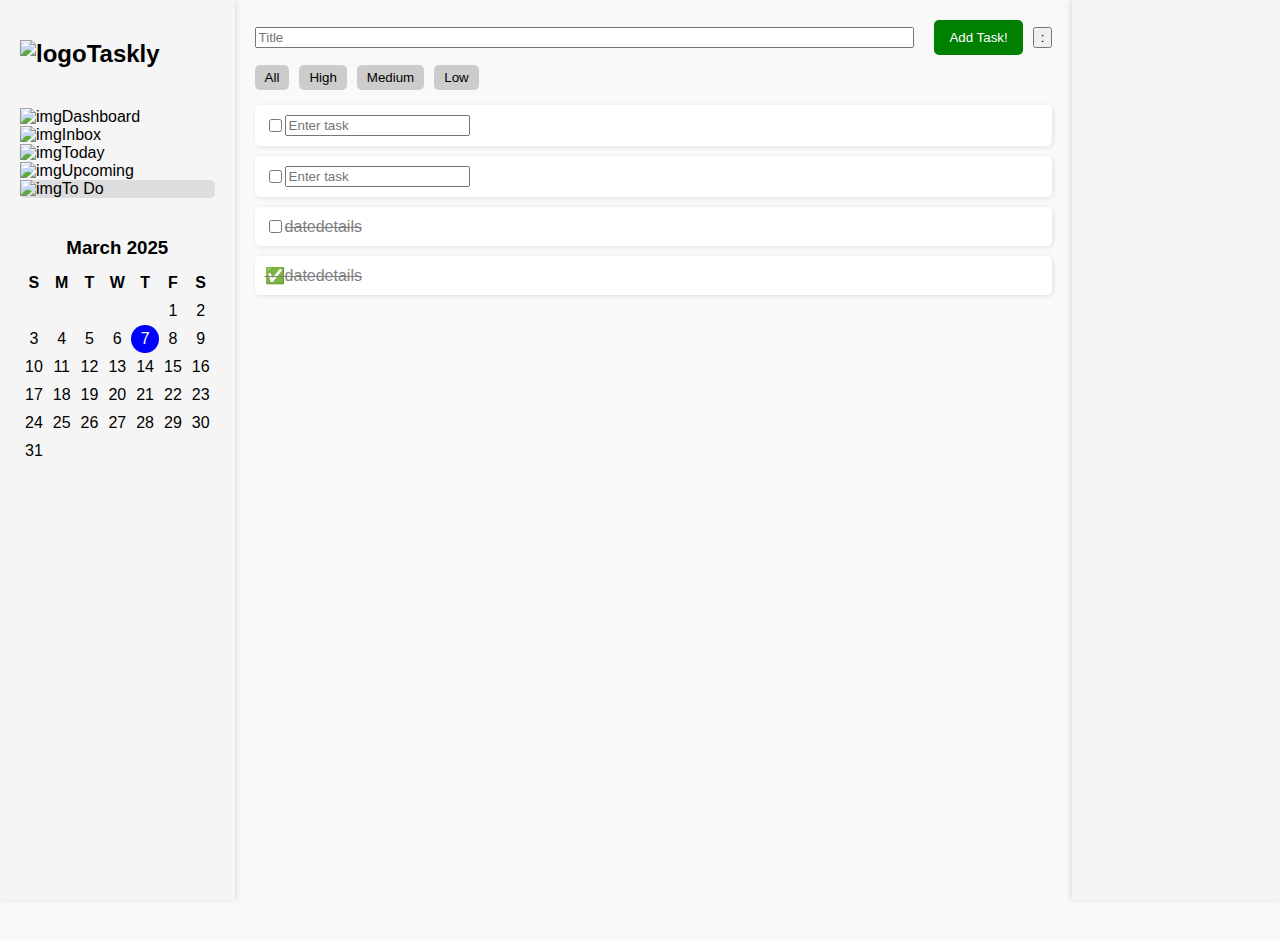
==== MIDTERMS/index.html @ 829ea246 "Add files via upload" ====
<!DOCTYPE html>
<html lang="en">
<head>
    <meta charset="UTF-8">
    <meta name="viewport" content="width=device-width, initial-scale=1.0">
    <title>Taskly - To Do List</title>
    <link rel="stylesheet" href="styles.css">
</head>
<body>
	<!-- Sidebar -->
	<nav class="sidebars left-sidebar">
		<h2 class="logo"><img src="" alt="logo">Taskly</h2>
		<div class="menu">
			<div><img src="" alt="img">Dashboard</div>
			<div><img src="" alt="img">Inbox </div>
			<div><img src="" alt="img">Today </div>
			<div><img src="" alt="img">Upcoming </div>
			<div class="active"><img src="" alt="img">To Do</div>
		</div>
		<div class="calendar">
				<h3>March 2025</h3>
				<table>
						<tr>
								<th>S</th><th>M</th><th>T</th><th>W</th><th>T</th><th>F</th><th>S</th>
						</tr>
						<tr>
								<td></td><td></td><td></td><td></td><td></td><td>1</td><td>2</td>
						</tr>
						<tr>
								<td>3</td><td>4</td><td>5</td><td>6</td><td class="selected">7</td><td>8</td><td>9</td>
						</tr>
						<tr>
								<td>10</td><td>11</td><td>12</td><td>13</td><td>14</td><td>15</td><td>16</td>
						</tr>
						<tr>
								<td>17</td><td>18</td><td>19</td><td>20</td><td>21</td><td>22</td><td>23</td>
						</tr>
						<tr>
								<td>24</td><td>25</td><td>26</td><td>27</td><td>28</td><td>29</td><td>30</td>
						</tr>
						<tr>
								<td>31</td><td></td><td></td><td></td><td></td><td></td><td></td>
						</tr>
				</table>
		</div>
	</nav>

	<main>
		<div class="container">
		<!-- To-Do Section -->
			<div class="title-area">
				<input placeholder="Title">
				<button class="add-task">Add Task!</button>
				<button class="more-options">:</button>
			</div>
			<div class="filters">
					<button>All</button>
					<button>High</button>
					<button>Medium</button>
					<button>Low</button>
			</div>
			<div class="todo-list">
				<div><input type="checkbox"><input placeholder="Enter task"></div>
				<div><input type="checkbox"><input placeholder="Enter task"></div>
				<div class="completed"><input type="checkbox"><span class="date">date</span> <span class="details">details</span></div>
				<li class="completed">
						✅ <span class="date">date</span> <span class="details">details</span>
				</li>
			</div>
		</div>
	</main>

	<aside class="sidebars right-sidebar">
	</aside>
	
</body>
</html>
---- MIDTERMS/styles.css ----
/* General Styles */
body {
	font-family: Arial, sans-serif;
	margin: 0;
	padding: 0;
	display: flex;
	height: 100vh;
	background-color: #f9f9f9;
}

/* Sidebars */
.sidebars {
	background-color: #f5f5f5;
	padding: 20px;
	display: flex;
	flex-direction: column;
	gap: 20px;
}

/* Left Sidebar */
nav {
	box-shadow: 2px 0 5px rgba(0, 0, 0, 0.1);
}

.logo {
	font-size: 24px;
	font-weight: bold;
}

.menu {
	list-style: none;
	padding: 0;
}

.menu li {
	padding: 10px;
	cursor: pointer;
	display: flex;
	justify-content: space-between;
	font-size: 18px;
}

.menu .active {
	background: #ddd;
	border-radius: 5px;
}

.count {
	background: #bbb;
	color: white;
	padding: 3px 6px;
	border-radius: 10px;
	font-size: 14px;
}

.count.red {
	background: red;
}

/* Right Sidebar */
aside {
	width: 20%;
	box-shadow: -2px 0 5px rgba(0, 0, 0, 0.1)
}

/* Calendar */
.calendar {
	text-align: center;
}

.calendar h3 {
	margin-bottom: 10px;
}

.calendar table {
	width: 100%;
	border-collapse: collapse;
}

.calendar th, .calendar td {
	text-align: center;
	padding: 5px;
}

.calendar .selected {
	background-color: blue;
	color: white;
	border-radius: 50%;
}

/* Main Container */
main {
	display: flex;
	grid-template-columns: row;
	width: 100%;
	height: 100vh;
}

/* To-Do Section */
.container {
	display: flex;
	flex-direction: column;
	width: 100%;
	height: 100vh;
	padding: 20px;
}

.title-area {
	display: flex;
	justify-content: space-between;
	align-items: center;
}

.title-area input {
	flex-grow: 1;
	margin-right: 10px; /* Adjust the margin as needed */
}

.title-area .add-task,
.title-area .more-options {
	margin-left: 10px; /* Adjust the margin as needed */
}
.add-task {
	background: green;
	color: white;
	border: none;
	padding: 10px 15px;
	cursor: pointer;
	border-radius: 5px;
}

/* Filter Buttons */
.filters {
	display: flex;
	gap: 10px;
	margin-top: 10px;
}

.filters button {
	background: #ccc;
	border: none;
	padding: 5px 10px;
	cursor: pointer;
	border-radius: 5px;
}

/* To-Do List */
input {
	display: inline-block;
}

.todo-list {
	list-style: none;
	padding: 0;
	margin-top: 15px;
	display: grid;
	gap: 10px;
}

.todo-list li, .todo-list div{
	display: flex;
	align-items: center;
	justify-content: left;
	padding: 10px;
	background: white;
	border-radius: 5px;
	box-shadow: 1px 1px 5px rgba(0, 0, 0, 0.1);
	max-width: 100%
}

.todo-list .completed {
	text-decoration: line-through;
	color: gray;
}
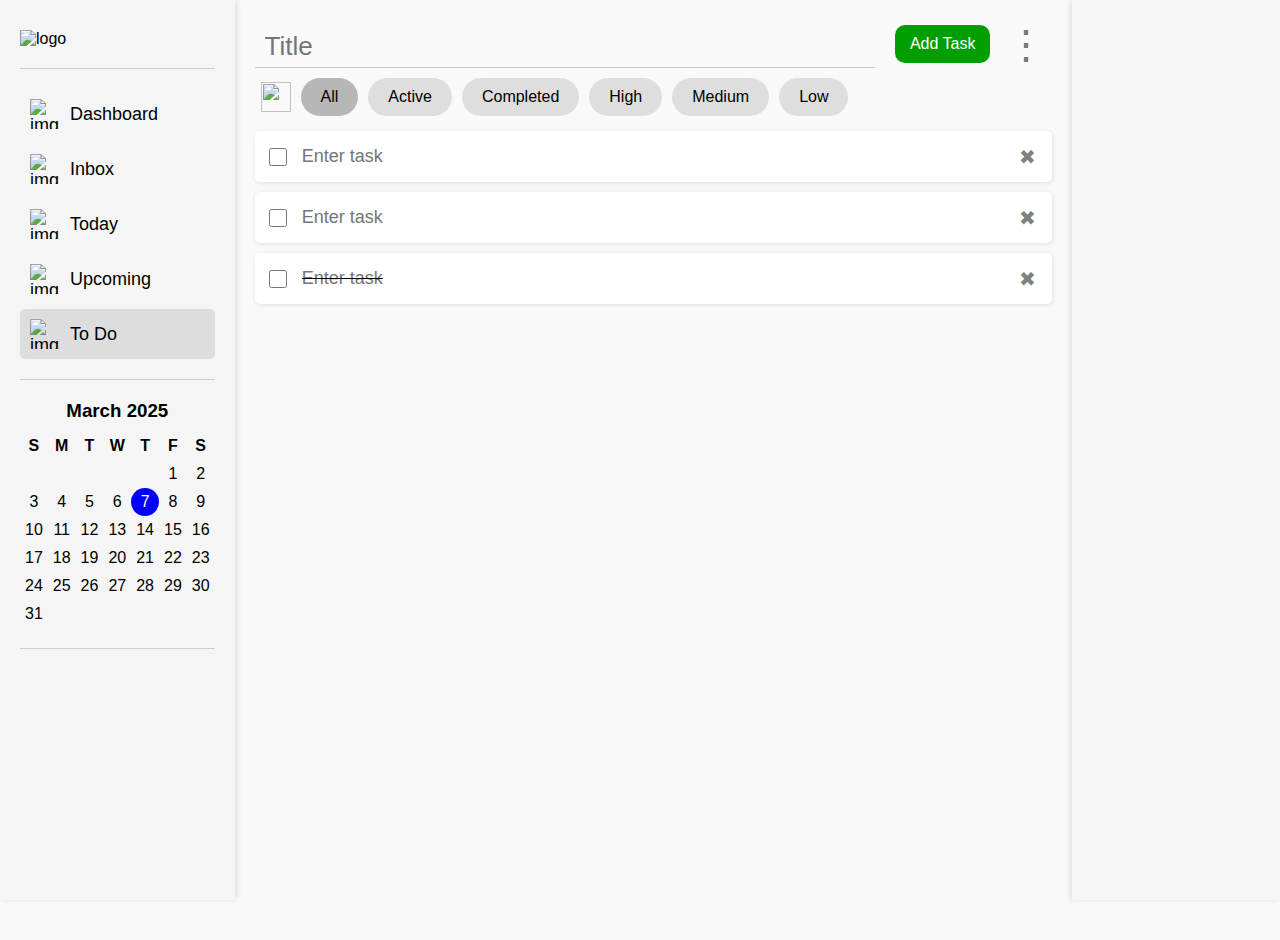
==== commit e405037f: "Partially Complete Frontend" ====
--- a/MIDTERMS/index.html
+++ b/MIDTERMS/index.html
@@ -3,73 +3,136 @@
 <head>
     <meta charset="UTF-8">
     <meta name="viewport" content="width=device-width, initial-scale=1.0">
-    <title>Taskly - To Do List</title>
+    <title>Taskly-To Do List</title>
     <link rel="stylesheet" href="styles.css">
 </head>
 <body>
-	<!-- Sidebar -->
+	<!-- Left Sidebar -->
 	<nav class="sidebars left-sidebar">
-		<h2 class="logo"><img src="" alt="logo">Taskly</h2>
+		<div class="logo">
+			<img src="images/logo.png" alt="logo">
+		</div>
 		<div class="menu">
-			<div><img src="" alt="img">Dashboard</div>
-			<div><img src="" alt="img">Inbox </div>
-			<div><img src="" alt="img">Today </div>
-			<div><img src="" alt="img">Upcoming </div>
-			<div class="active"><img src="" alt="img">To Do</div>
+			<button><img src="images/dashboard.png" alt="img">Dashboard</button>
+			<button><img src="images/inbox.png" alt="img">Inbox </button>
+			<button><img src="images/today.png" alt="img">Today </button>
+			<button><img src="images/upcoming.png" alt="img">Upcoming </button>
+			<button class="active"><img src="images/todo.png" alt="img">To Do</button>
 		</div>
 		<div class="calendar">
 				<h3>March 2025</h3>
 				<table>
 						<tr>
-								<th>S</th><th>M</th><th>T</th><th>W</th><th>T</th><th>F</th><th>S</th>
+								<th>S</th>
+								<th>M</th>
+								<th>T</th>
+								<th>W</th>
+								<th>T</th>
+								<th>F</th>
+								<th>S</th>
 						</tr>
 						<tr>
-								<td></td><td></td><td></td><td></td><td></td><td>1</td><td>2</td>
+								<td></td>
+								<td></td>
+								<td></td>
+								<td></td>
+								<td></td>
+								<td>1</td>
+								<td>2</td>
 						</tr>
 						<tr>
-								<td>3</td><td>4</td><td>5</td><td>6</td><td class="selected">7</td><td>8</td><td>9</td>
+								<td>3</td>
+								<td>4</td>
+								<td>5</td>
+								<td>6</td>
+								<td class="selected">7</td>
+								<td>8</td>
+								<td>9</td>
 						</tr>
 						<tr>
-								<td>10</td><td>11</td><td>12</td><td>13</td><td>14</td><td>15</td><td>16</td>
+								<td>10</td>
+								<td>11</td>
+								<td>12</td>
+								<td>13</td>
+								<td>14</td>
+								<td>15</td>
+								<td>16</td>
 						</tr>
 						<tr>
-								<td>17</td><td>18</td><td>19</td><td>20</td><td>21</td><td>22</td><td>23</td>
+								<td>17</td>
+								<td>18</td>
+								<td>19</td>
+								<td>20</td>
+								<td>21</td>
+								<td>22</td>
+								<td>23</td>
 						</tr>
 						<tr>
-								<td>24</td><td>25</td><td>26</td><td>27</td><td>28</td><td>29</td><td>30</td>
+								<td>24</td>
+								<td>25</td>
+								<td>26</td>
+								<td>27</td>
+								<td>28</td>
+								<td>29</td>
+								<td>30</td>
 						</tr>
 						<tr>
-								<td>31</td><td></td><td></td><td></td><td></td><td></td><td></td>
+								<td>31</td>
+								<td></td>
+								<td></td>
+								<td></td>
+								<td></td>
+								<td></td>
+								<td></td>
 						</tr>
 				</table>
 		</div>
 	</nav>
 
+	<!-- To-Do Section -->
 	<main>
-		<div class="container">
-		<!-- To-Do Section -->
+		<li class="container">
 			<div class="title-area">
 				<input placeholder="Title">
-				<button class="add-task">Add Task!</button>
-				<button class="more-options">:</button>
+				<button class="add-task">Add Task</button>
+				<button class="more-options">⋮</button>
 			</div>
 			<div class="filters">
-					<button>All</button>
-					<button>High</button>
-					<button>Medium</button>
-					<button>Low</button>
+				<button class="filter"><img src="images/filter.png"></button>
+				<button class="active">All</button>
+				<button>Active</button>
+				<button>Completed</button>
+				<button>High</button>
+				<button>Medium</button>
+				<button>Low</button>
 			</div>
-			<div class="todo-list">
-				<div><input type="checkbox"><input placeholder="Enter task"></div>
-				<div><input type="checkbox"><input placeholder="Enter task"></div>
-				<div class="completed"><input type="checkbox"><span class="date">date</span> <span class="details">details</span></div>
-				<li class="completed">
-						✅ <span class="date">date</span> <span class="details">details</span>
+			<ul class="todo-list">
+				<li>
+					<div>
+						<input class="checkbox" type="checkbox">
+						<input class="task" placeholder="Enter task">
+						<button>✖</button>
+					</div>
 				</li>
-			</div>
+				<li>
+					<div>
+						<input class="checkbox" type="checkbox">
+						<input class="task" placeholder="Enter task">
+						<button>✖</button>
+					</div>
+				</li>
+				<li>
+					<div>
+						<input class="checkbox" type="checkbox">
+						<input class="task completed" placeholder="Enter task">
+						<button>✖</button>
+					</div>
+				</li>
+			</ul>
 		</div>
 	</main>
 
+	<!-- Right Sidebar -->
 	<aside class="sidebars right-sidebar">
 	</aside>
 	
--- a/MIDTERMS/styles.css
+++ b/MIDTERMS/styles.css
@@ -8,6 +8,26 @@
 	background-color: #f9f9f9;
 }
 
+img {
+	width: 30px;
+	height: 30px;
+	padding-right: 10px;
+}
+
+input {
+	display: inline-block;
+}
+
+input:focus {
+	outline: none;
+}
+
+button {
+	cursor: pointer;
+	background: none;
+	border: none;
+}
+
 /* Sidebars */
 .sidebars {
 	background-color: #f5f5f5;
@@ -17,44 +37,47 @@
 	gap: 20px;
 }
 
+.logo, .menu, .calendar {
+	margin: 0;
+	border-bottom: 1px solid #ccc;
+	padding-bottom: 20px;
+}
+
 /* Left Sidebar */
 nav {
 	box-shadow: 2px 0 5px rgba(0, 0, 0, 0.1);
 }
 
-.logo {
-	font-size: 24px;
-	font-weight: bold;
+.logo img {
+	padding-top: 10px;
+	width: 200px;
+	height: 60px;
 }
 
 .menu {
-	list-style: none;
-	padding: 0;
-}
-
-.menu li {
+	display: flex;
+	flex-direction: column;
+	gap: 5px;
+}
+
+.menu button {
+	display: flex;
 	padding: 10px;
 	cursor: pointer;
-	display: flex;
-	justify-content: space-between;
 	font-size: 18px;
+	text-align: left;
+	align-items: center;
+	justify-content: flex-start;
+	width: 100%;
+	border-radius: 5px;
+}
+
+.menu button:hover {
+	background: #c9c9c9;
 }
 
 .menu .active {
-	background: #ddd;
-	border-radius: 5px;
-}
-
-.count {
-	background: #bbb;
-	color: white;
-	padding: 3px 6px;
-	border-radius: 10px;
-	font-size: 14px;
-}
-
-.count.red {
-	background: red;
+	background: #dddddd;
 }
 
 /* Right Sidebar */
@@ -69,7 +92,7 @@
 }
 
 .calendar h3 {
-	margin-bottom: 10px;
+	margin: 0 0 10px 0;
 }
 
 .calendar table {
@@ -85,18 +108,17 @@
 .calendar .selected {
 	background-color: blue;
 	color: white;
-	border-radius: 50%;
-}
-
-/* Main Container */
+	border-radius: 55%;
+}
+
+/* Main */
 main {
 	display: flex;
-	grid-template-columns: row;
 	width: 100%;
 	height: 100vh;
 }
 
-/* To-Do Section */
+/* Container */
 .container {
 	display: flex;
 	flex-direction: column;
@@ -105,6 +127,7 @@
 	padding: 20px;
 }
 
+/* Title Area */
 .title-area {
 	display: flex;
 	justify-content: space-between;
@@ -113,20 +136,35 @@
 
 .title-area input {
 	flex-grow: 1;
-	margin-right: 10px; /* Adjust the margin as needed */
+	margin-right: 10px;
+	padding: 10px 10px 5px 10px;
+	border: none;
+	background: none;
+	border-bottom: 1px solid #ccc;
+	font-size: 26px;
 }
 
 .title-area .add-task,
 .title-area .more-options {
-	margin-left: 10px; /* Adjust the margin as needed */
-}
+	margin-left: 10px; 
+}
+
 .add-task {
-	background: green;
+	background: rgb(0, 158, 0);
 	color: white;
-	border: none;
+	font-size: 16px;
 	padding: 10px 15px;
-	cursor: pointer;
-	border-radius: 5px;
+	border-radius: 10px;
+}
+
+.add-task:hover {
+	background-color: rgb(0, 118, 0);
+}
+
+.more-options {
+	font-size: 40px;
+	font-weight: 2000;
+	color: #777777;
 }
 
 /* Filter Buttons */
@@ -136,28 +174,54 @@
 	margin-top: 10px;
 }
 
+
+.filters .active {
+	background-color: #b7b7b7;
+}
+
 .filters button {
-	background: #ccc;
+	font-size: 16px;
+	background: #dedede;
+	padding: 10px 20px;
+	border-radius: 20px;
+}
+
+.filters button:hover {
+	background-color: #949494;
+}
+
+.filters img, .filters .filter, .filters .filter:hover {
+	background: none;
+	padding: 0;
+	margin-left: 3px;
+	margin-top: 2px;
+}
+
+/* To-Do List */
+.checkbox {
+	width: 20px;
+	height: 20px;
+	margin-right: 10px;
+}
+
+.task {
+	width: 100%;
+	font-size: 18px;
+	padding: 5px;
+	align-self: flex-end;
 	border: none;
-	padding: 5px 10px;
-	cursor: pointer;
-	border-radius: 5px;
-}
-
-/* To-Do List */
-input {
-	display: inline-block;
+	background: none;
 }
 
 .todo-list {
-	list-style: none;
+	list-style-type: none;
 	padding: 0;
 	margin-top: 15px;
 	display: grid;
 	gap: 10px;
 }
 
-.todo-list li, .todo-list div{
+.todo-list div{
 	display: flex;
 	align-items: center;
 	justify-content: left;
@@ -168,9 +232,17 @@
 	max-width: 100%
 }
 
+.todo-list div button {
+	color: gray;
+	font-size: 20px;
+	width: 30px;
+	height: 30px;
+	place-self: center;
+}
+
 .todo-list .completed {
 	text-decoration: line-through;
-	color: gray;
-}
-
-
+	color: black;
+}
+
+
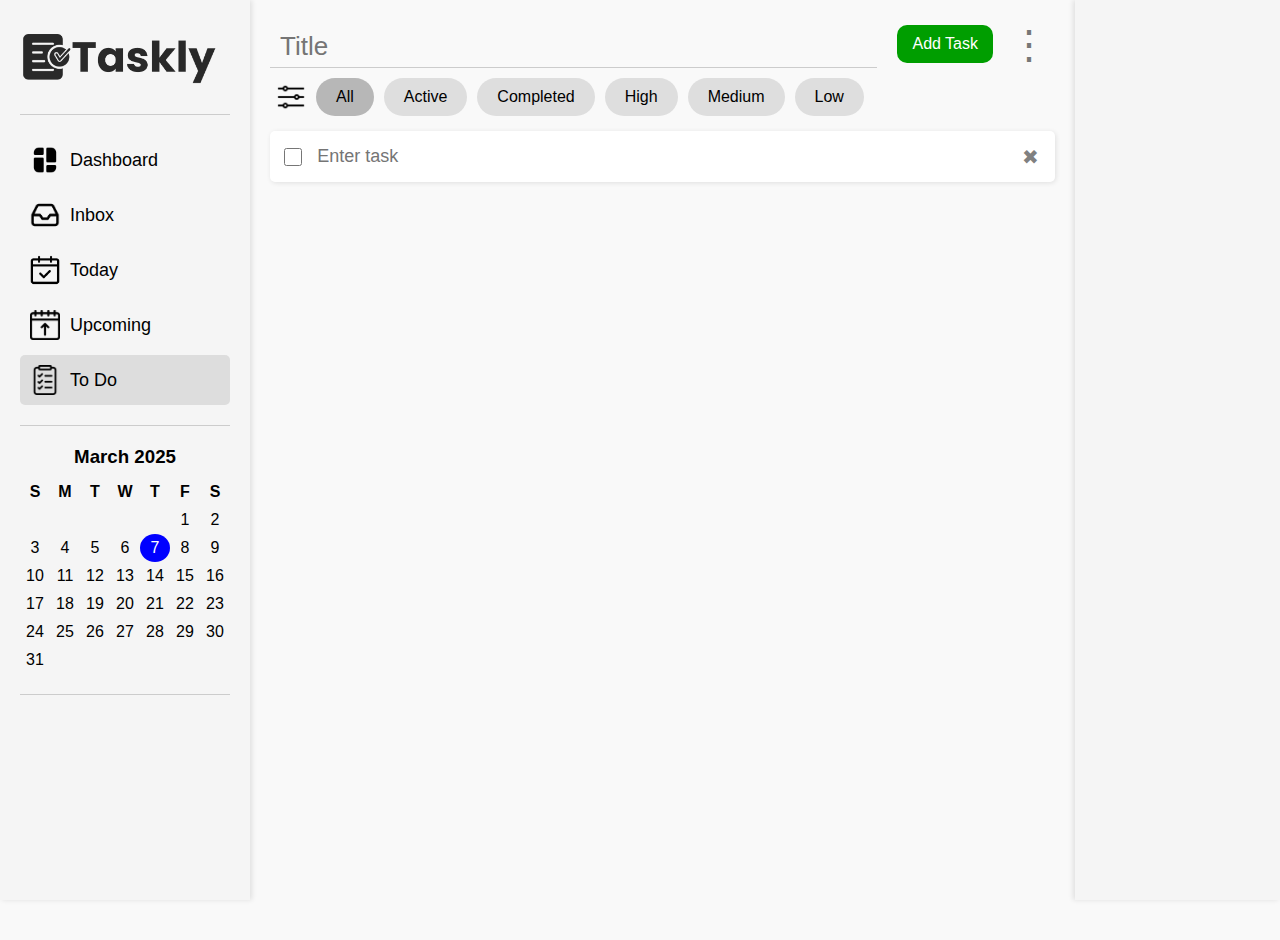
==== commit 8699c342: "Added functions in script.js: addTask, removeTask, updateIndices" ====
--- a/MIDTERMS/index.html
+++ b/MIDTERMS/index.html
@@ -4,7 +4,7 @@
     <meta charset="UTF-8">
     <meta name="viewport" content="width=device-width, initial-scale=1.0">
     <title>Taskly-To Do List</title>
-    <link rel="stylesheet" href="styles.css">
+    <link rel="stylesheet" href="style.css">
 </head>
 <body>
 	<!-- Left Sidebar -->
@@ -91,10 +91,10 @@
 
 	<!-- To-Do Section -->
 	<main>
-		<li class="container">
+		<li class="main-container">
 			<div class="title-area">
 				<input placeholder="Title">
-				<button class="add-task">Add Task</button>
+				<button class="add-task" id="addTaskBtn">Add Task</button>
 				<button class="more-options">⋮</button>
 			</div>
 			<div class="filters">
@@ -106,29 +106,14 @@
 				<button>Medium</button>
 				<button>Low</button>
 			</div>
-			<ul class="todo-list">
-				<li>
+			<ul class="to-do-list-container" id="toDoListContainer">
+				<li data-index="0">
 					<div>
 						<input class="checkbox" type="checkbox">
 						<input class="task" placeholder="Enter task">
-						<button>✖</button>
+						<button class="remove-task-button" id="removeTaskBtn" data-index="0">✖</button>
 					</div>
 				</li>
-				<li>
-					<div>
-						<input class="checkbox" type="checkbox">
-						<input class="task" placeholder="Enter task">
-						<button>✖</button>
-					</div>
-				</li>
-				<li>
-					<div>
-						<input class="checkbox" type="checkbox">
-						<input class="task completed" placeholder="Enter task">
-						<button>✖</button>
-					</div>
-				</li>
-			</ul>
 		</div>
 	</main>
 
@@ -136,5 +121,6 @@
 	<aside class="sidebars right-sidebar">
 	</aside>
 	
+	<script src="script.js"></script>
 </body>
 </html>
--- a/MIDTERMS/style.css
+++ b/MIDTERMS/style.css
@@ -0,0 +1,248 @@
+/* General Styles */
+body {
+	font-family: Arial, sans-serif;
+	margin: 0;
+	padding: 0;
+	display: flex;
+	height: 100vh;
+	background-color: #f9f9f9;
+}
+
+img {
+	width: 30px;
+	height: 30px;
+	padding-right: 10px;
+}
+
+input {
+	display: inline-block;
+}
+
+input:focus {
+	outline: none;
+}
+
+button {
+	cursor: pointer;
+	background: none;
+	border: none;
+}
+
+/* Sidebars */
+.sidebars {
+	background-color: #f5f5f5;
+	padding: 20px;
+	display: flex;
+	flex-direction: column;
+	gap: 20px;
+}
+
+.logo, .menu, .calendar {
+	margin: 0;
+	border-bottom: 1px solid #ccc;
+	padding-bottom: 20px;
+}
+
+/* Left Sidebar */
+nav {
+	box-shadow: 2px 0 5px rgba(0, 0, 0, 0.1);
+}
+
+.logo img {
+	padding-top: 10px;
+	width: 200px;
+	height: 60px;
+}
+
+.menu {
+	display: flex;
+	flex-direction: column;
+	gap: 5px;
+}
+
+.menu button {
+	display: flex;
+	padding: 10px;
+	cursor: pointer;
+	font-size: 18px;
+	text-align: left;
+	align-items: center;
+	justify-content: flex-start;
+	width: 100%;
+	border-radius: 5px;
+}
+
+.menu button:hover {
+	background: #c9c9c9;
+}
+
+.menu .active {
+	background: #dddddd;
+}
+
+/* Right Sidebar */
+aside {
+	width: 20%;
+	box-shadow: -2px 0 5px rgba(0, 0, 0, 0.1)
+}
+
+/* Calendar */
+.calendar {
+	text-align: center;
+}
+
+.calendar h3 {
+	margin: 0 0 10px 0;
+}
+
+.calendar table {
+	width: 100%;
+	border-collapse: collapse;
+}
+
+.calendar th, .calendar td {
+	text-align: center;
+	padding: 5px;
+}
+
+.calendar .selected {
+	background-color: blue;
+	color: white;
+	border-radius: 55%;
+}
+
+/* Main */
+main {
+	display: flex;
+	width: 100%;
+	height: 100vh;
+}
+
+/* Container */
+.main-container {
+	display: flex;
+	flex-direction: column;
+	width: 100%;
+	height: 100vh;
+	padding: 20px;
+}
+
+/* Title Area */
+.title-area {
+	display: flex;
+	justify-content: space-between;
+	align-items: center;
+}
+
+.title-area input {
+	flex-grow: 1;
+	margin-right: 10px;
+	padding: 10px 10px 5px 10px;
+	border: none;
+	background: none;
+	border-bottom: 1px solid #ccc;
+	font-size: 26px;
+}
+
+.title-area .add-task,
+.title-area .more-options {
+	margin-left: 10px; 
+}
+
+.add-task {
+	background: rgb(0, 158, 0);
+	color: white;
+	font-size: 16px;
+	padding: 10px 15px;
+	border-radius: 10px;
+}
+
+.add-task:hover {
+	background-color: rgb(0, 118, 0);
+}
+
+.more-options {
+	font-size: 40px;
+	font-weight: 2000;
+	color: #777777;
+}
+
+/* Filter Buttons */
+.filters {
+	display: flex;
+	gap: 10px;
+	margin-top: 10px;
+}
+
+
+.filters .active {
+	background-color: #b7b7b7;
+}
+
+.filters button {
+	font-size: 16px;
+	background: #dedede;
+	padding: 10px 20px;
+	border-radius: 20px;
+}
+
+.filters button:hover {
+	background-color: #949494;
+}
+
+.filters img, .filters .filter, .filters .filter:hover {
+	background: none;
+	padding: 0;
+	margin-left: 3px;
+	margin-top: 2px;
+}
+
+/* To-Do List */
+.checkbox {
+	width: 20px;
+	height: 20px;
+	margin-right: 10px;
+}
+
+.task {
+	width: 100%;
+	font-size: 18px;
+	padding: 5px;
+	align-self: flex-end;
+	border: none;
+	background: none;
+}
+
+.to-do-list-container {
+	list-style-type: none;
+	padding: 0;
+	margin-top: 15px;
+	display: grid;
+	gap: 10px;
+}
+
+.to-do-list-container div{
+	display: flex;
+	align-items: center;
+	justify-content: left;
+	padding: 10px;
+	background: white;
+	border-radius: 5px;
+	box-shadow: 1px 1px 5px rgba(0, 0, 0, 0.1);
+	max-width: 100%
+}
+
+.remove-task-button {
+	color: gray;
+	font-size: 20px;
+	width: 30px;
+	height: 30px;
+	place-self: center;
+}
+
+.to-do-list-container .completed {
+	text-decoration: line-through;
+	color: black;
+}
+
+
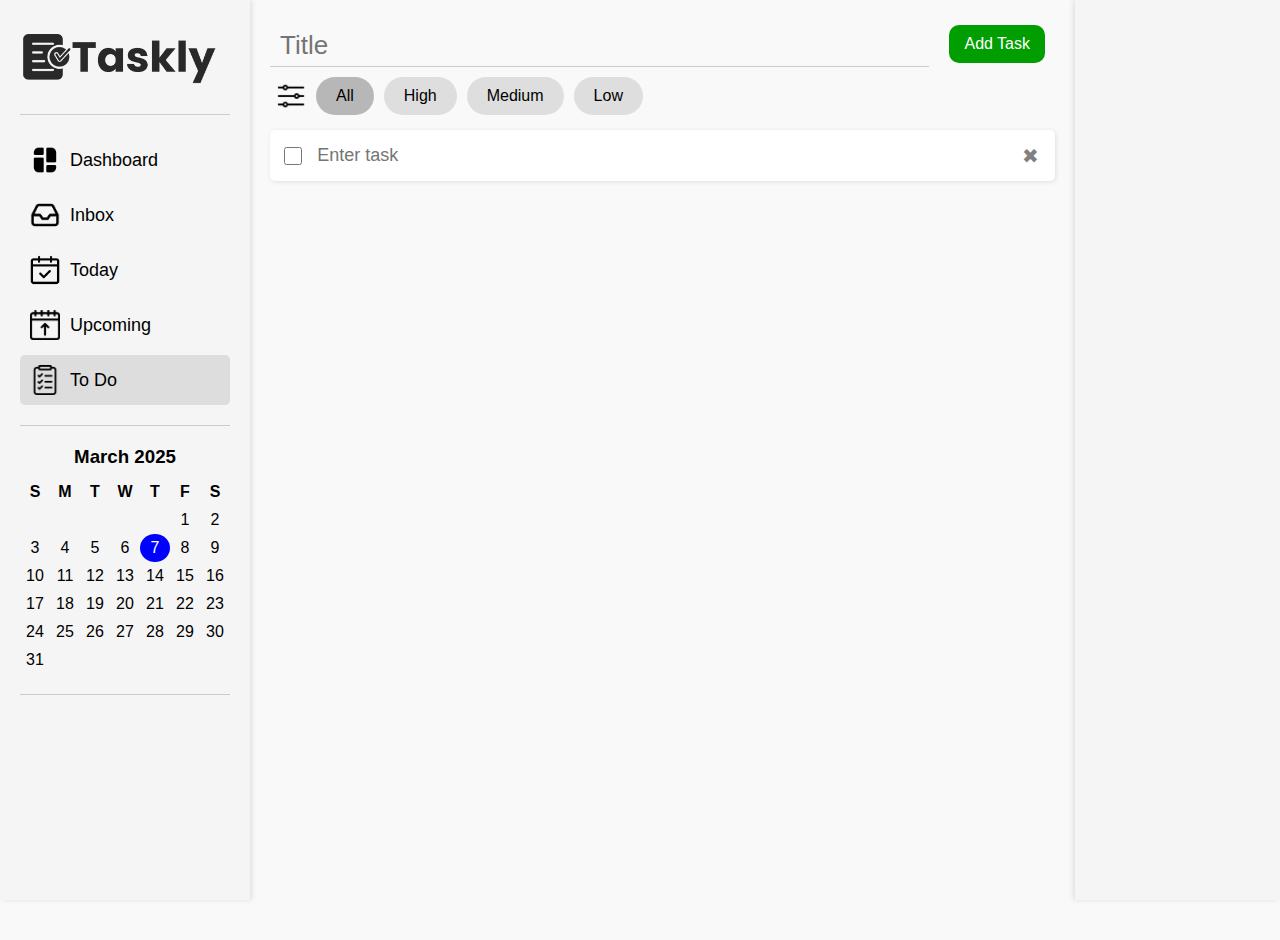
==== commit bb02a76b: "Added line through when checkbox is checked" ====
--- a/MIDTERMS/index.html
+++ b/MIDTERMS/index.html
@@ -91,29 +91,40 @@
 
 	<!-- To-Do Section -->
 	<main>
-		<li class="main-container">
+		<div class="main-container">
+			<!-- Title Area-->
 			<div class="title-area">
-				<input placeholder="Title">
+				<input placeholder="Title"></input>
 				<button class="add-task" id="addTaskBtn">Add Task</button>
-				<button class="more-options">⋮</button>
 			</div>
+			<!-- Filters -->
 			<div class="filters">
 				<button class="filter"><img src="images/filter.png"></button>
 				<button class="active">All</button>
-				<button>Active</button>
-				<button>Completed</button>
+				<!-- <button>Active</button> -->
+				<!-- <button>Completed</button> -->
 				<button>High</button>
 				<button>Medium</button>
 				<button>Low</button>
 			</div>
+			<!-- To-Do List Container -->
 			<ul class="to-do-list-container" id="toDoListContainer">
 				<li data-index="0">
 					<div>
 						<input class="checkbox" type="checkbox">
 						<input class="task" placeholder="Enter task">
 						<button class="remove-task-button" id="removeTaskBtn" data-index="0">✖</button>
+						<!--
+							<button class="task-filter">⋮</button>
+							<div class="task-filter-options" data-index="0" style="display: none;">
+								<span><button class="priority-btn" data-priority="high">High</button></span>
+								<span><button class="priority-btn" data-priority="medium">Medium</button></span>
+								<span><button class="priority-btn" data-priority="low">Low</button></span>
+							</div>
+						-->
 					</div>
 				</li>
+			</ul>
 		</div>
 	</main>
 
--- a/MIDTERMS/style.css
+++ b/MIDTERMS/style.css
@@ -1,10 +1,12 @@
 /* General Styles */
 body {
+	overflow: hidden;
 	font-family: Arial, sans-serif;
 	margin: 0;
 	padding: 0;
 	display: flex;
 	height: 100vh;
+	width: 100vw;
 	background-color: #f9f9f9;
 }
 
@@ -123,7 +125,7 @@
 	display: flex;
 	flex-direction: column;
 	width: 100%;
-	height: 100vh;
+	height: 100%;
 	padding: 20px;
 }
 
@@ -142,11 +144,6 @@
 	background: none;
 	border-bottom: 1px solid #ccc;
 	font-size: 26px;
-}
-
-.title-area .add-task,
-.title-area .more-options {
-	margin-left: 10px; 
 }
 
 .add-task {
@@ -155,16 +152,11 @@
 	font-size: 16px;
 	padding: 10px 15px;
 	border-radius: 10px;
+	margin: 0 10px; 
 }
 
 .add-task:hover {
 	background-color: rgb(0, 118, 0);
-}
-
-.more-options {
-	font-size: 40px;
-	font-weight: 2000;
-	color: #777777;
 }
 
 /* Filter Buttons */
@@ -211,6 +203,8 @@
 	align-self: flex-end;
 	border: none;
 	background: none;
+	word-wrap: break-word;
+	white-space: normal;
 }
 
 .to-do-list-container {
@@ -229,20 +223,26 @@
 	background: white;
 	border-radius: 5px;
 	box-shadow: 1px 1px 5px rgba(0, 0, 0, 0.1);
-	max-width: 100%
+	max-width: 100%;
 }
 
 .remove-task-button {
 	color: gray;
 	font-size: 20px;
-	width: 30px;
-	height: 30px;
 	place-self: center;
 }
 
+
+/* Completed Tasks */
 .to-do-list-container .completed {
 	text-decoration: line-through;
-	color: black;
-}
-
-
+	color: gray;
+}
+
+/* Task Filters */
+.task-filter {
+	font-size: 22px;
+	place-self: center;
+	color: #777777;
+}
+
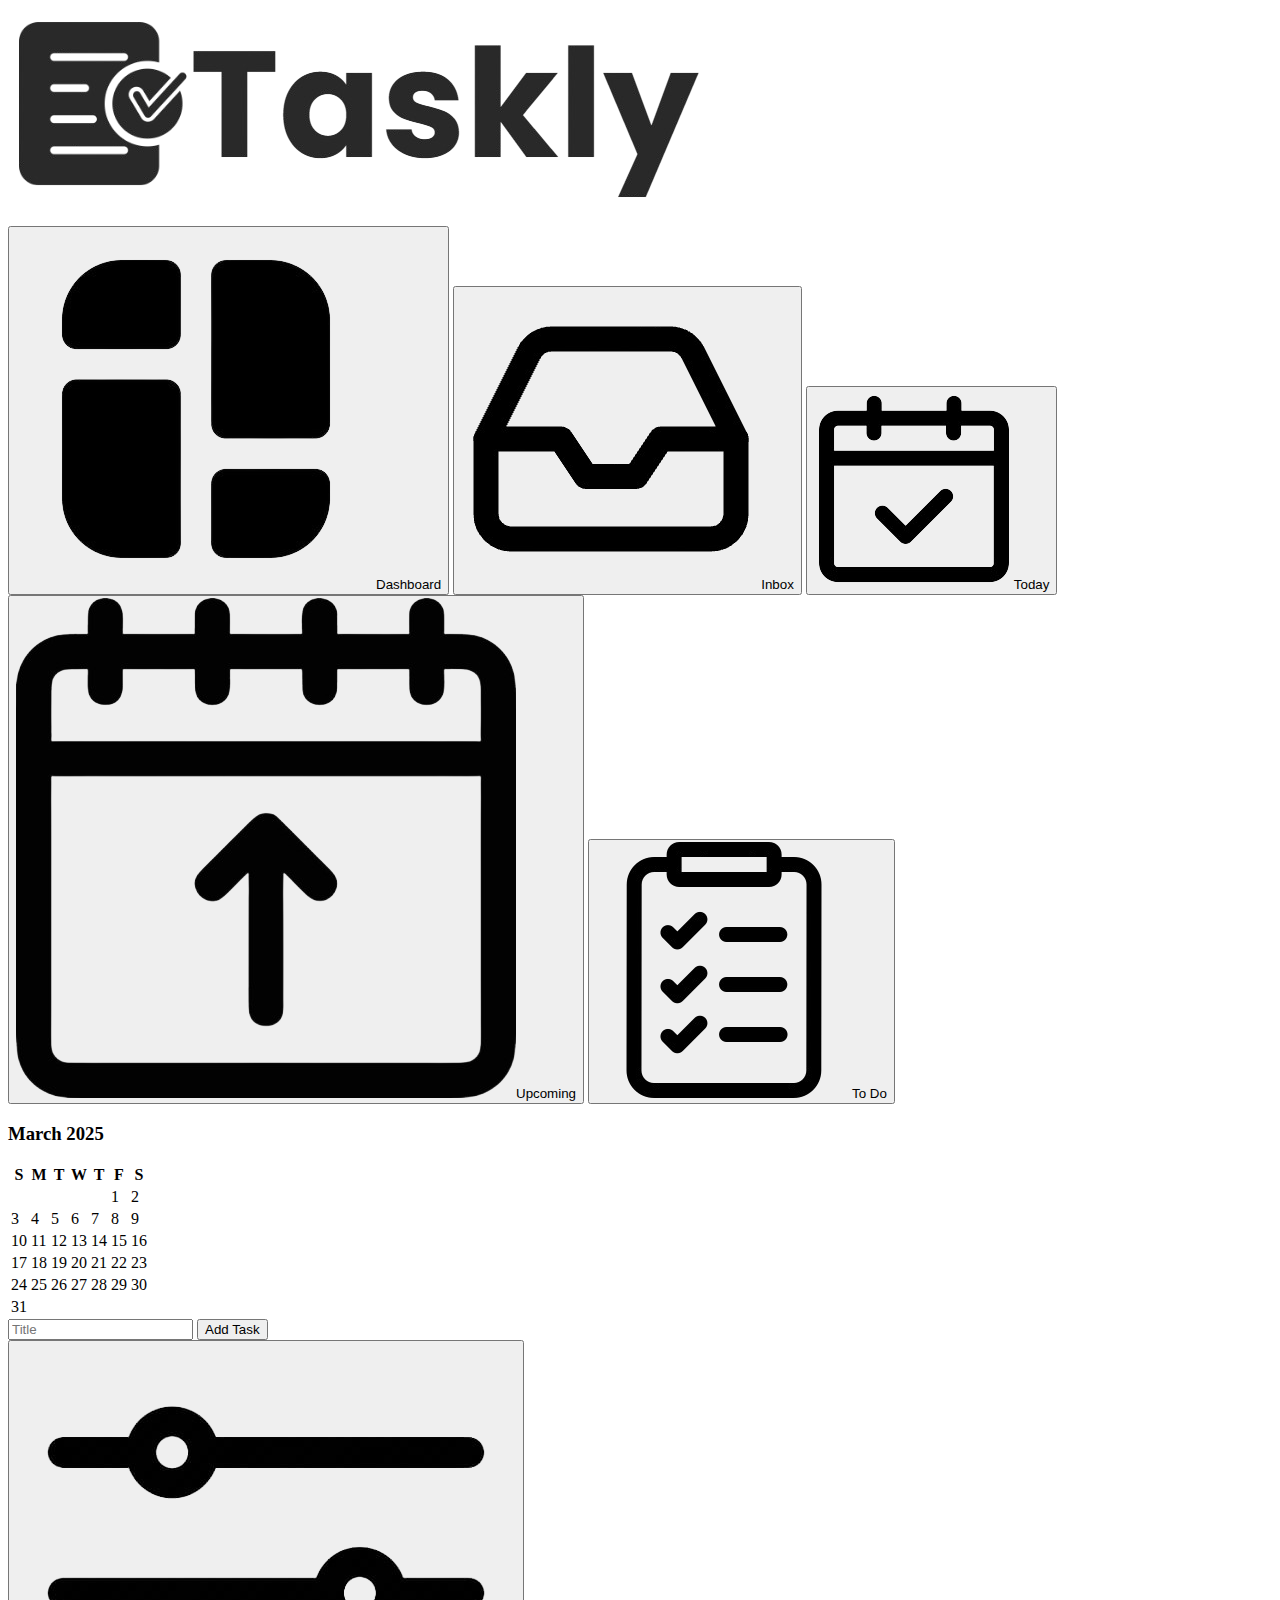
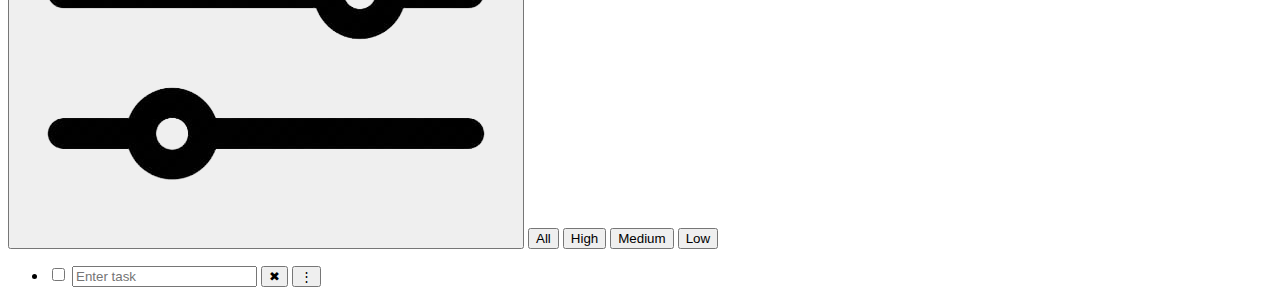
==== commit 10229e8b: "Separated CSS Files and implemented frontend filter view (unfinished)" ====
--- a/MIDTERMS/index.html
+++ b/MIDTERMS/index.html
@@ -1,10 +1,22 @@
 <!DOCTYPE html>
 <html lang="en">
 <head>
-    <meta charset="UTF-8">
-    <meta name="viewport" content="width=device-width, initial-scale=1.0">
-    <title>Taskly-To Do List</title>
-    <link rel="stylesheet" href="style.css">
+	<meta charset="UTF-8">
+	<meta name="viewport" content="width=device-width, initial-scale=1.0">
+	<title>Taskly-To Do List</title>
+	<!-- CSS Links-->
+	<link rel="stylesheet" href="styles/global.css">
+	<link rel="stylesheet" href="styles/sidebars/sidebars.css">
+			<link rel="stylesheet" href="styles/sidebars/left-sidebar.css">
+			<link rel="stylesheet" href="styles/sidebars/right-sidebar.css">
+		<!--Main To-Do List CSS--->
+		<link rel="stylesheet" href="styles/main/main.css">
+			<link rel="stylesheet" href="styles/main/to-do-list.css">
+			<link rel="stylesheet" href="styles/main/title-area.css">
+			<link rel="stylesheet" href="styles/main/filter-area.css">
+			<link rel="stylesheet" href="styles/main/to-do-list.css">
+	<!-- All Styles (Might not be updated) -->
+	<!--<link rel="stylesheet" href="style (old-all-styles).css">-->
 </head>
 <body>
 	<!-- Left Sidebar -->
@@ -12,6 +24,7 @@
 		<div class="logo">
 			<img src="images/logo.png" alt="logo">
 		</div>
+		<!-- Menu -->
 		<div class="menu">
 			<button><img src="images/dashboard.png" alt="img">Dashboard</button>
 			<button><img src="images/inbox.png" alt="img">Inbox </button>
@@ -19,6 +32,7 @@
 			<button><img src="images/upcoming.png" alt="img">Upcoming </button>
 			<button class="active"><img src="images/todo.png" alt="img">To Do</button>
 		</div>
+		<!-- Calendar -->
 		<div class="calendar">
 				<h3>March 2025</h3>
 				<table>
@@ -89,42 +103,42 @@
 		</div>
 	</nav>
 
-	<!-- To-Do Section -->
+	<!-- Main To-Do Section -->
 	<main>
 		<div class="main-container">
+
 			<!-- Title Area-->
 			<div class="title-area">
 				<input placeholder="Title"></input>
 				<button class="add-task" id="addTaskBtn">Add Task</button>
 			</div>
+
 			<!-- Filters -->
 			<div class="filters">
 				<button class="filter"><img src="images/filter.png"></button>
-				<button class="active">All</button>
+				<button class="all-filter-view">All</button>
 				<!-- <button>Active</button> -->
 				<!-- <button>Completed</button> -->
-				<button>High</button>
-				<button>Medium</button>
-				<button>Low</button>
+				<button data-priority="high">High</button>
+				<button data-priority="medium">Medium</button>
+				<button data-priority="low">Low</button>
 			</div>
+
 			<!-- To-Do List Container -->
 			<ul class="to-do-list-container" id="toDoListContainer">
 				<li data-index="0">
-					<div>
-						<input class="checkbox" type="checkbox">
-						<input class="task" placeholder="Enter task">
-						<button class="remove-task-button" id="removeTaskBtn" data-index="0">✖</button>
-						<!--
-							<button class="task-filter">⋮</button>
-							<div class="task-filter-options" data-index="0" style="display: none;">
-								<span><button class="priority-btn" data-priority="high">High</button></span>
-								<span><button class="priority-btn" data-priority="medium">Medium</button></span>
-								<span><button class="priority-btn" data-priority="low">Low</button></span>
-							</div>
-						-->
+					<input class="checkbox" type="checkbox">
+					<input class="task" placeholder="Enter task">
+					<button class="remove-task-button" id="removeTaskBtn" data-index="0">✖</button>
+					<button class="task-filter">⋮</button>
+					<div class="task-filter-options" data-index="0" style="display: none;">
+						<span><button class="priority-btn" data-priority="high">High</button></span>
+						<span><button class="priority-btn" data-priority="medium">Medium</button></span>
+						<span><button class="priority-btn" data-priority="low">Low</button></span>
 					</div>
 				</li>
 			</ul>
+
 		</div>
 	</main>
 
--- a/MIDTERMS/style (old-all-styles).css
+++ b/MIDTERMS/style (old-all-styles).css
@@ -0,0 +1,323 @@
+/* General Styles */
+body {
+	overflow: hidden;
+	font-family: Arial, sans-serif;
+	margin: 0;
+	padding: 0;
+	display: flex;
+	height: 100vh;
+	width: 100vw;
+	background-color: #f9f9f9;
+	min-width: 500px;
+}
+
+img {
+	width: 30px;
+	height: 30px;
+	padding-right: 10px;
+}
+
+input {
+	display: inline-block;
+}
+
+input:focus {
+	outline: none;
+}
+
+button {
+	cursor: pointer;
+	background: none;
+	border: none;
+}
+
+/* Sidebars */
+.sidebars {
+	background-color: #f5f5f5;
+	padding: 20px;
+	display: flex;
+	flex-direction: column;
+	gap: 20px;
+}
+
+.logo, .menu, .calendar {
+	margin: 0;
+	border-bottom: 1px solid #ccc;
+	padding-bottom: 20px;
+}
+
+/* Left Sidebar */
+nav {
+	box-shadow: 2px 0 5px rgba(0, 0, 0, 0.1);
+}
+
+.logo img {
+	padding-top: 10px;
+	width: 200px;
+	height: 60px;
+}
+
+.menu {
+	display: flex;
+	flex-direction: column;
+	gap: 5px;
+}
+
+.menu button {
+	display: flex;
+	padding: 10px;
+	cursor: pointer;
+	font-size: 18px;
+	text-align: left;
+	align-items: center;
+	justify-content: flex-start;
+	width: 100%;
+	border-radius: 5px;
+}
+
+.menu button:hover {
+	background: #c9c9c9;
+}
+
+.menu .active {
+	background: #dddddd;
+}
+
+/* Right Sidebar */
+aside {
+	width: 20%;
+	box-shadow: -2px 0 5px rgba(0, 0, 0, 0.1);
+}
+
+/* Calendar */
+.calendar {
+	text-align: center;
+}
+
+.calendar h3 {
+	margin: 0 0 10px 0;
+}
+
+.calendar table {
+	width: 100%;
+	border-collapse: collapse;
+}
+
+.calendar th, .calendar td {
+	text-align: center;
+	padding: 5px;
+}
+
+.calendar .selected {
+	background-color: blue;
+	color: white;
+	border-radius: 55%;
+}
+
+/* Main */
+main {
+	display: flex;
+	width: 100%;
+	height: 100vh;
+}
+
+/* Container */
+.main-container {
+	display: flex;
+	flex-direction: column;
+	width: 100%;
+	height: 100%;
+	padding: 20px;
+}
+
+/* Title Area */
+.title-area {
+	display: flex;
+	justify-content: space-between;
+	align-items: center;
+}
+
+.title-area input {
+	flex-grow: 1;
+	margin-right: 10px;
+	padding: 10px 10px 5px 10px;
+	border: none;
+	background: none;
+	border-bottom: 1px solid #ccc;
+	font-size: 26px;
+}
+
+.add-task {
+	background: rgb(0, 158, 0);
+	color: white;
+	font-size: 16px;
+	padding: 10px 15px;
+	border-radius: 10px;
+	margin: 0 10px;
+	min-width:max-content; 
+}
+
+.add-task:hover {
+	background-color: rgb(0, 118, 0);
+}
+
+/* Filter Buttons */
+.filters {
+	display: flex;
+	gap: 10px;
+	margin-top: 10px;
+}
+
+.filters button {
+	font-size: 16px;
+	padding: 10px 20px;
+	border-radius: 20px;
+}
+
+.all-filter-view {
+	background: #9a9a9a;;
+	color: white;
+}
+
+.all-filter-view:hover {
+	background-color: #7d7d7d;
+}
+
+.all-filter-view.active {
+	background-color: #b7b7b7;
+}
+
+.filters img, .filters .filter, .filters .filter:hover {
+	background: none;
+	padding: 0;
+	margin-left: 3px;
+	margin-top: 2px;
+}
+
+
+[data-priority="high"] {
+	background-color: #FF6961;
+	color: white;
+}
+
+[data-priority="high"]:hover {
+	background-color: #df5b54;
+}
+
+
+[data-priority="medium"] {
+	background-color: #fba700; 
+	color: white;
+}
+
+[data-priority="medium"]:hover {
+	background-color: #d68f00;
+}
+
+
+[data-priority="low"] {
+	background-color: rgb(0, 180, 0);
+	color: white;
+}
+
+[data-priority="low"]:hover {
+	background-color: rgb(0, 152, 0);
+}
+
+/* To-Do List */
+.to-do-list-container {
+	list-style-type: none;
+	padding: 0;
+	margin-top: 15px;
+	display: grid;
+	gap: 10px;
+}
+
+.to-do-list-container li {
+	position: relative;
+	display: flex;
+	align-items: center;
+	justify-content: left;
+	padding: 10px;
+	background: white;
+	border-radius: 5px;
+	box-shadow: 1px 1px 5px rgba(0, 0, 0, 0.1);
+	max-width: 100%;
+}
+
+.checkbox {
+	width: 20px;
+	height: 20px;
+	margin-right: 10px;
+}
+
+.task {
+	width: 100%;
+	font-size: 18px;
+	padding: 5px;
+	align-self: flex-end;
+	border: none;
+	background: none;
+	word-wrap: break-word;
+	white-space: normal;
+}
+
+.remove-task-button {
+	color: gray;
+	font-size: 20px;
+	place-self: center;
+}
+
+/* Completed Tasks */
+.to-do-list-container .completed {
+	text-decoration: line-through;
+	color: gray;
+}
+
+/* Task Filters */
+.task-filter {
+	font-size: 22px;
+	place-self: center;
+	color: #777777;
+}
+
+.task-filter-options {
+	display: none;
+	position: absolute;
+	left: 100%; 
+	top: -30px; 
+	width: 80px;
+	background: white;
+	border: 1px solid #ccc;
+	box-shadow: 0 2px 5px rgba(0, 0, 0, 0.1);
+	padding: 10px;
+	border-radius: 5px;
+	z-index: 1000;
+	transform: translateX(10px); 
+	white-space: nowrap;
+}
+
+.task-filter-options span {
+	display: block;
+	margin-bottom: 5px;
+}
+
+.task-filter-options span:last-child {
+	margin-bottom: 0;
+}
+
+.priority-btn {
+	border: none;
+	border-radius: 5px;
+	cursor: pointer;
+	padding: 5px 10px;
+	border-radius: 5px;
+	display: block;
+	width: 100%;
+	text-align: left;
+}
+/*
+.priority-btn:hover {
+	background: #f0f0f0;
+}
+*/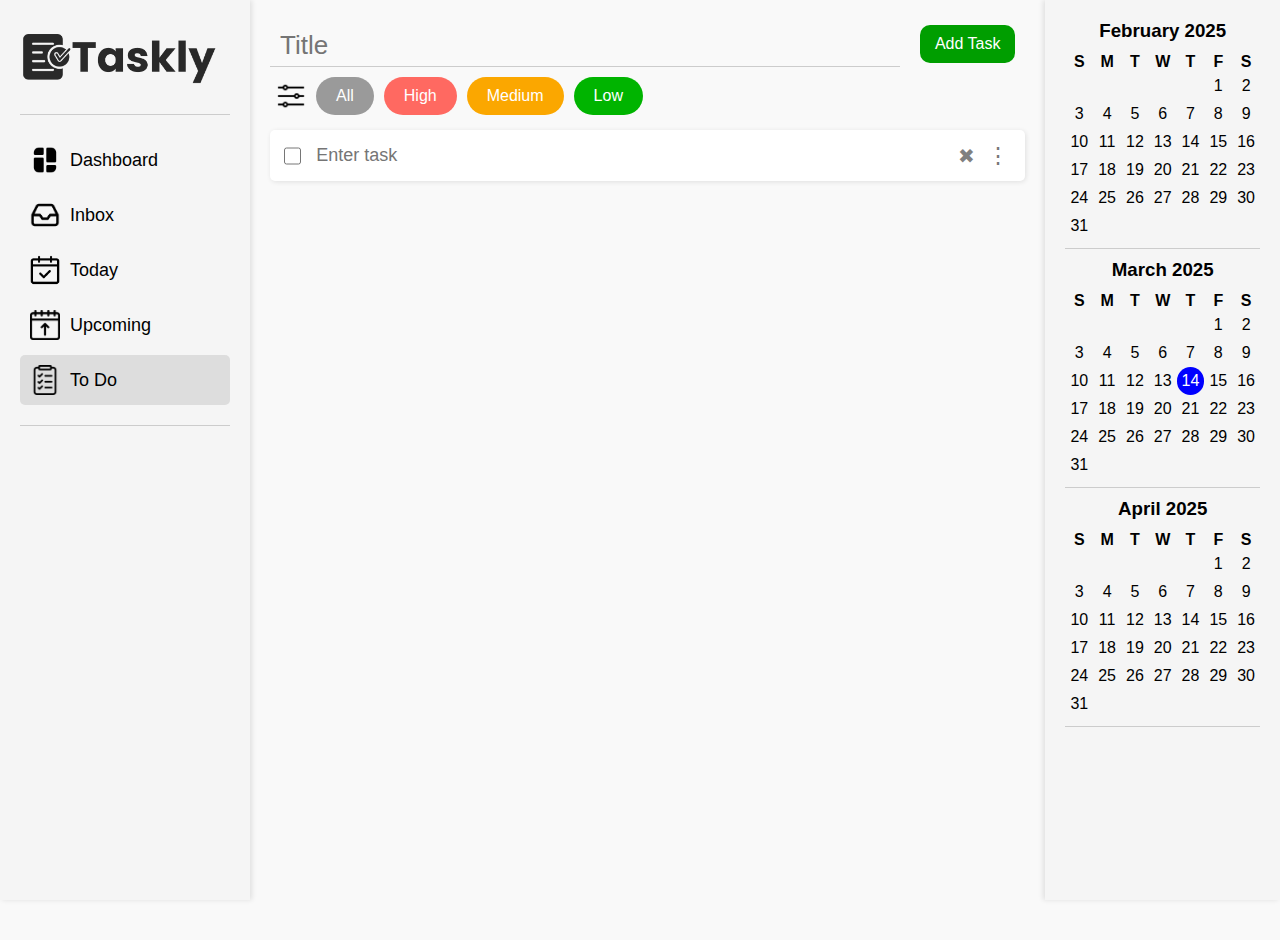
==== commit bbbb71b2: "Fixed Sidebars" ====
--- a/MIDTERMS/index.html
+++ b/MIDTERMS/index.html
@@ -6,15 +6,13 @@
 	<title>Taskly-To Do List</title>
 	<!-- CSS Links-->
 	<link rel="stylesheet" href="styles/global.css">
-	<link rel="stylesheet" href="styles/sidebars/sidebars.css">
-			<link rel="stylesheet" href="styles/sidebars/left-sidebar.css">
-			<link rel="stylesheet" href="styles/sidebars/right-sidebar.css">
+		<link rel="stylesheet" href="styles/sidebars/left-sidebar.css">
+		<link rel="stylesheet" href="styles/sidebars/right-sidebar.css">
 		<!--Main To-Do List CSS--->
 		<link rel="stylesheet" href="styles/main/main.css">
 			<link rel="stylesheet" href="styles/main/to-do-list.css">
 			<link rel="stylesheet" href="styles/main/title-area.css">
 			<link rel="stylesheet" href="styles/main/filter-area.css">
-			<link rel="stylesheet" href="styles/main/to-do-list.css">
 	<!-- All Styles (Might not be updated) -->
 	<!--<link rel="stylesheet" href="style (old-all-styles).css">-->
 </head>
@@ -31,75 +29,6 @@
 			<button><img src="images/today.png" alt="img">Today </button>
 			<button><img src="images/upcoming.png" alt="img">Upcoming </button>
 			<button class="active"><img src="images/todo.png" alt="img">To Do</button>
-		</div>
-		<!-- Calendar -->
-		<div class="calendar">
-				<h3>March 2025</h3>
-				<table>
-						<tr>
-								<th>S</th>
-								<th>M</th>
-								<th>T</th>
-								<th>W</th>
-								<th>T</th>
-								<th>F</th>
-								<th>S</th>
-						</tr>
-						<tr>
-								<td></td>
-								<td></td>
-								<td></td>
-								<td></td>
-								<td></td>
-								<td>1</td>
-								<td>2</td>
-						</tr>
-						<tr>
-								<td>3</td>
-								<td>4</td>
-								<td>5</td>
-								<td>6</td>
-								<td class="selected">7</td>
-								<td>8</td>
-								<td>9</td>
-						</tr>
-						<tr>
-								<td>10</td>
-								<td>11</td>
-								<td>12</td>
-								<td>13</td>
-								<td>14</td>
-								<td>15</td>
-								<td>16</td>
-						</tr>
-						<tr>
-								<td>17</td>
-								<td>18</td>
-								<td>19</td>
-								<td>20</td>
-								<td>21</td>
-								<td>22</td>
-								<td>23</td>
-						</tr>
-						<tr>
-								<td>24</td>
-								<td>25</td>
-								<td>26</td>
-								<td>27</td>
-								<td>28</td>
-								<td>29</td>
-								<td>30</td>
-						</tr>
-						<tr>
-								<td>31</td>
-								<td></td>
-								<td></td>
-								<td></td>
-								<td></td>
-								<td></td>
-								<td></td>
-						</tr>
-				</table>
 		</div>
 	</nav>
 
@@ -144,6 +73,213 @@
 
 	<!-- Right Sidebar -->
 	<aside class="sidebars right-sidebar">
+			<!-- Calendar -->
+			<div class="calendar">
+				<h3>February 2025</h3>
+				<table>
+						<tr>
+								<th>S</th>
+								<th>M</th>
+								<th>T</th>
+								<th>W</th>
+								<th>T</th>
+								<th>F</th>
+								<th>S</th>
+						</tr>
+						<tr>
+								<td></td>
+								<td></td>
+								<td></td>
+								<td></td>
+								<td></td>
+								<td>1</td>
+								<td>2</td>
+						</tr>
+						<tr>
+								<td>3</td>
+								<td>4</td>
+								<td>5</td>
+								<td>6</td>
+								<td>7</td>
+								<td>8</td>
+								<td>9</td>
+						</tr>
+						<tr>
+								<td>10</td>
+								<td>11</td>
+								<td>12</td>
+								<td>13</td>
+								<td>14</td>
+								<td>15</td>
+								<td>16</td>
+						</tr>
+						<tr>
+								<td>17</td>
+								<td>18</td>
+								<td>19</td>
+								<td>20</td>
+								<td>21</td>
+								<td>22</td>
+								<td>23</td>
+						</tr>
+						<tr>
+								<td>24</td>
+								<td>25</td>
+								<td>26</td>
+								<td>27</td>
+								<td>28</td>
+								<td>29</td>
+								<td>30</td>
+						</tr>
+						<tr>
+								<td>31</td>
+								<td></td>
+								<td></td>
+								<td></td>
+								<td></td>
+								<td></td>
+								<td></td>
+						</tr>
+				</table>
+		</div>
+				<!-- Calendar -->
+				<div class="calendar">
+					<h3>March 2025</h3>
+					<table>
+							<tr>
+									<th>S</th>
+									<th>M</th>
+									<th>T</th>
+									<th>W</th>
+									<th>T</th>
+									<th>F</th>
+									<th>S</th>
+							</tr>
+							<tr>
+									<td></td>
+									<td></td>
+									<td></td>
+									<td></td>
+									<td></td>
+									<td>1</td>
+									<td>2</td>
+							</tr>
+							<tr>
+									<td>3</td>
+									<td>4</td>
+									<td>5</td>
+									<td>6</td>
+									<td>7</td>
+									<td>8</td>
+									<td>9</td>
+							</tr>
+							<tr>
+									<td>10</td>
+									<td>11</td>
+									<td>12</td>
+									<td>13</td>
+									<td class="selected">14</td>
+									<td>15</td>
+									<td>16</td>
+							</tr>
+							<tr>
+									<td>17</td>
+									<td>18</td>
+									<td>19</td>
+									<td>20</td>
+									<td>21</td>
+									<td>22</td>
+									<td>23</td>
+							</tr>
+							<tr>
+									<td>24</td>
+									<td>25</td>
+									<td>26</td>
+									<td>27</td>
+									<td>28</td>
+									<td>29</td>
+									<td>30</td>
+							</tr>
+							<tr>
+									<td>31</td>
+									<td></td>
+									<td></td>
+									<td></td>
+									<td></td>
+									<td></td>
+									<td></td>
+							</tr>
+					</table>
+			</div>
+					<!-- Calendar -->
+		<div class="calendar">
+			<h3>April 2025</h3>
+			<table>
+					<tr>
+							<th>S</th>
+							<th>M</th>
+							<th>T</th>
+							<th>W</th>
+							<th>T</th>
+							<th>F</th>
+							<th>S</th>
+					</tr>
+					<tr>
+							<td></td>
+							<td></td>
+							<td></td>
+							<td></td>
+							<td></td>
+							<td>1</td>
+							<td>2</td>
+					</tr>
+					<tr>
+							<td>3</td>
+							<td>4</td>
+							<td>5</td>
+							<td>6</td>
+							<td>7</td>
+							<td>8</td>
+							<td>9</td>
+					</tr>
+					<tr>
+							<td>10</td>
+							<td>11</td>
+							<td>12</td>
+							<td>13</td>
+							<td>14</td>
+							<td>15</td>
+							<td>16</td>
+					</tr>
+					<tr>
+							<td>17</td>
+							<td>18</td>
+							<td>19</td>
+							<td>20</td>
+							<td>21</td>
+							<td>22</td>
+							<td>23</td>
+					</tr>
+					<tr>
+							<td>24</td>
+							<td>25</td>
+							<td>26</td>
+							<td>27</td>
+							<td>28</td>
+							<td>29</td>
+							<td>30</td>
+					</tr>
+					<tr>
+							<td>31</td>
+							<td></td>
+							<td></td>
+							<td></td>
+							<td></td>
+							<td></td>
+							<td></td>
+					</tr>
+			</table>
+	</div>
 	</aside>
 	
 	<script src="script.js"></script>
--- a/MIDTERMS/styles/global.css
+++ b/MIDTERMS/styles/global.css
@@ -0,0 +1,31 @@
+body {
+	overflow: hidden;
+	font-family: Arial, sans-serif;
+	margin: 0;
+	padding: 0;
+	display: flex;
+	height: 100vh;
+	width: 100vw;
+	background-color: #f9f9f9;
+	min-width: 500px;
+}
+
+img {
+	width: 30px;
+	height: 30px;
+	padding-right: 10px;
+}
+
+input {
+	display: inline-block;
+}
+
+input:focus {
+	outline: none;
+}
+
+button {
+	cursor: pointer;
+	background: none;
+	border: none;
+}--- a/MIDTERMS/styles/sidebars/left-sidebar.css
+++ b/MIDTERMS/styles/sidebars/left-sidebar.css
@@ -0,0 +1,75 @@
+/* Left Sidebar */
+.left-sidebar {
+	background-color: #f5f5f5;
+	padding: 20px;
+	display: flex;
+	flex-direction: column;
+	gap: 20px;
+}
+
+nav {
+	box-shadow: 2px 0 5px rgba(0, 0, 0, 0.1);
+}
+
+.logo, .menu{
+	margin: 0;
+	border-bottom: 1px solid #ccc;
+	padding-bottom: 20px;
+}
+
+.logo img {
+	padding-top: 10px;
+	width: 200px;
+	height: 60px;
+}
+
+.menu {
+	display: flex;
+	flex-direction: column;
+	gap: 5px;
+}
+
+.menu button {
+	display: flex;
+	padding: 10px;
+	cursor: pointer;
+	font-size: 18px;
+	text-align: left;
+	align-items: center;
+	justify-content: flex-start;
+	width: 100%;
+	border-radius: 5px;
+}
+
+.menu button:hover {
+	background: #c9c9c9;
+}
+
+.menu .active {
+	background: #dddddd;
+}
+
+/* Calendar */
+.calendar {
+	text-align: center;
+}
+
+.calendar h3 {
+	margin: 0 0 10px 0;
+}
+
+.calendar table {
+	width: 100%;
+	border-collapse: collapse;
+}
+
+.calendar th, .calendar td {
+	text-align: center;
+	padding: 5px;
+}
+
+.calendar .selected {
+	background-color: blue;
+	color: white;
+	border-radius: 55%;
+}--- a/MIDTERMS/styles/sidebars/right-sidebar.css
+++ b/MIDTERMS/styles/sidebars/right-sidebar.css
@@ -0,0 +1,31 @@
+/* Right Sidebar */
+aside {
+	width: 20%;
+	box-shadow: -2px 0 5px rgba(0, 0, 0, 0.1);
+}
+
+.right-sidebar {
+	background-color: #f5f5f5;
+	padding: 20px;
+	display: flex;
+	flex-direction: column;
+	gap: 10px;
+}
+
+.calendar {
+	margin: 0;
+	border-bottom: 1px solid #ccc;
+	padding-bottom: 8px;
+}
+
+.calendar table {
+	width: 100%;
+	border-collapse: collapse; /* Ensure borders collapse */
+	border-spacing: 0; /* Remove spacing between cells */
+}
+
+.calendar th {
+	text-align: center;
+	padding: 1px; /* Adjust padding as needed */
+	margin: 0; /* Remove margin */
+}--- a/MIDTERMS/styles/main/main.css
+++ b/MIDTERMS/styles/main/main.css
@@ -0,0 +1,15 @@
+/* Main */
+main {
+	display: flex;
+	width: 100%;
+	height: 100vh;
+}
+
+/* Container */
+.main-container {
+	display: flex;
+	flex-direction: column;
+	width: 100%;
+	height: 100%;
+	padding: 20px;
+}--- a/MIDTERMS/styles/main/to-do-list.css
+++ b/MIDTERMS/styles/main/to-do-list.css
@@ -0,0 +1,97 @@
+/* To-Do List */
+.to-do-list-container {
+	list-style-type: none;
+	padding: 0;
+	margin-top: 15px;
+	display: grid;
+	gap: 10px;
+}
+
+.to-do-list-container li {
+	position: relative;
+	display: flex;
+	align-items: center;
+	justify-content: left;
+	padding: 10px;
+	background: white;
+	border-radius: 5px;
+	box-shadow: 1px 1px 5px rgba(0, 0, 0, 0.1);
+	max-width: 100%;
+}
+
+.checkbox {
+	width: 20px;
+	height: 20px;
+	margin-right: 10px;
+}
+
+.task {
+	width: 100%;
+	font-size: 18px;
+	padding: 5px;
+	align-self: flex-end;
+	border: none;
+	background: none;
+	word-wrap: break-word;
+	white-space: normal;
+}
+
+.remove-task-button {
+	color: gray;
+	font-size: 20px;
+	place-self: center;
+}
+
+/* Completed Tasks */
+.to-do-list-container .completed {
+	text-decoration: line-through;
+	color: gray;
+}
+
+/* Task Filters */
+.task-filter {
+	font-size: 22px;
+	place-self: center;
+	color: #777777;
+}
+
+.task-filter-options {
+	display: none;
+	position: absolute;
+	left: 100%; 
+	top: -30px; 
+	width: 80px;
+	background: white;
+	border: 1px solid #ccc;
+	box-shadow: 0 2px 5px rgba(0, 0, 0, 0.1);
+	padding: 10px;
+	border-radius: 5px;
+	z-index: 1000;
+	transform: translateX(10px); 
+	white-space: nowrap;
+}
+
+.task-filter-options span {
+	display: block;
+	margin-bottom: 5px;
+}
+
+.task-filter-options span:last-child {
+	margin-bottom: 0;
+}
+
+.priority-btn {
+	border: none;
+	border-radius: 5px;
+	cursor: pointer;
+	padding: 5px 10px;
+	border-radius: 5px;
+	display: block;
+	width: 100%;
+	text-align: left;
+}
+/*
+.priority-btn:hover {
+	background: #f0f0f0;
+}
+*/--- a/MIDTERMS/styles/main/title-area.css
+++ b/MIDTERMS/styles/main/title-area.css
@@ -0,0 +1,30 @@
+/* Title Area */
+.title-area {
+	display: flex;
+	justify-content: space-between;
+	align-items: center;
+}
+
+.title-area input {
+	flex-grow: 1;
+	margin-right: 10px;
+	padding: 10px 10px 5px 10px;
+	border: none;
+	background: none;
+	border-bottom: 1px solid #ccc;
+	font-size: 26px;
+}
+
+.add-task {
+	background: rgb(0, 158, 0);
+	color: white;
+	font-size: 16px;
+	padding: 10px 15px;
+	border-radius: 10px;
+	margin: 0 10px;
+	min-width:max-content; 
+}
+
+.add-task:hover {
+	background-color: rgb(0, 118, 0);
+}--- a/MIDTERMS/styles/main/filter-area.css
+++ b/MIDTERMS/styles/main/filter-area.css
@@ -0,0 +1,62 @@
+/* Filter Buttons */
+.filters {
+	display: flex;
+	gap: 10px;
+	margin-top: 10px;
+}
+
+.filters button {
+	font-size: 16px;
+	padding: 10px 20px;
+	border-radius: 20px;
+}
+
+.all-filter-view {
+	background: #9a9a9a;;
+	color: white;
+}
+
+.all-filter-view:hover {
+	background-color: #7d7d7d;
+}
+
+.all-filter-view.active {
+	background-color: #b7b7b7;
+}
+
+.filters img, .filters .filter, .filters .filter:hover {
+	background: none;
+	padding: 0;
+	margin-left: 3px;
+	margin-top: 2px;
+}
+
+
+[data-priority="high"] {
+	background-color: #FF6961;
+	color: white;
+}
+
+[data-priority="high"]:hover {
+	background-color: #df5b54;
+}
+
+
+[data-priority="medium"] {
+	background-color: #fba700; 
+	color: white;
+}
+
+[data-priority="medium"]:hover {
+	background-color: #d68f00;
+}
+
+
+[data-priority="low"] {
+	background-color: rgb(0, 180, 0);
+	color: white;
+}
+
+[data-priority="low"]:hover {
+	background-color: rgb(0, 152, 0);
+}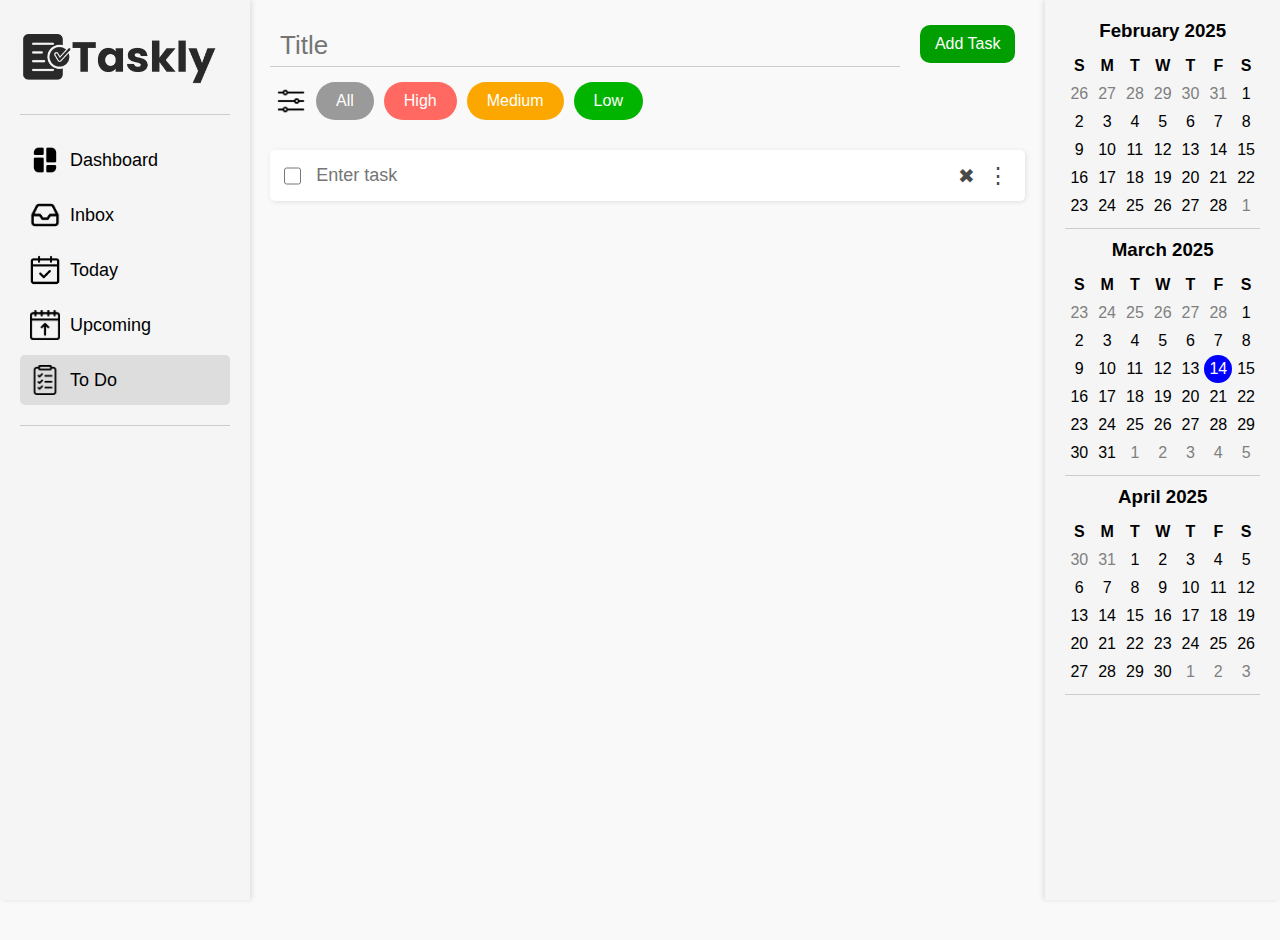
==== commit 16270c6f: "added filter view functionality and moved calendar to right sidebar" ====
--- a/MIDTERMS/index.html
+++ b/MIDTERMS/index.html
@@ -73,8 +73,8 @@
 
 	<!-- Right Sidebar -->
 	<aside class="sidebars right-sidebar">
-			<!-- Calendar -->
-			<div class="calendar">
+		<!-- February Calendar -->
+		<div class="calendar">
 				<h3>February 2025</h3>
 				<table>
 						<tr>
@@ -87,131 +87,122 @@
 								<th>S</th>
 						</tr>
 						<tr>
-								<td></td>
-								<td></td>
-								<td></td>
-								<td></td>
-								<td></td>
+								<td class="disabled">26</td>
+								<td class="disabled">27</td>
+								<td class="disabled">28</td>
+								<td class="disabled">29</td>
+								<td class="disabled">30</td>
+								<td class="disabled">31</td>
 								<td>1</td>
+						</tr>
+						<tr>
 								<td>2</td>
-						</tr>
-						<tr>
 								<td>3</td>
 								<td>4</td>
 								<td>5</td>
 								<td>6</td>
 								<td>7</td>
 								<td>8</td>
+						</tr>
+						<tr>
 								<td>9</td>
-						</tr>
-						<tr>
 								<td>10</td>
 								<td>11</td>
 								<td>12</td>
 								<td>13</td>
 								<td>14</td>
 								<td>15</td>
+						</tr>
+						<tr>
 								<td>16</td>
-						</tr>
-						<tr>
 								<td>17</td>
 								<td>18</td>
 								<td>19</td>
 								<td>20</td>
 								<td>21</td>
 								<td>22</td>
+						</tr>
+						<tr>
 								<td>23</td>
-						</tr>
-						<tr>
+								<td>24</td>
+								<td>25</td>
+								<td>26</td>
+								<td>27</td>
+								<td>28</td>
+								<td class="disabled">1</td>
+						</tr>
+				</table>
+		</div>
+		<!-- March Calendar -->
+		<div class="calendar">
+				<h3>March 2025</h3>
+				<table>
+						<tr>
+								<th>S</th>
+								<th>M</th>
+								<th>T</th>
+								<th>W</th>
+								<th>T</th>
+								<th>F</th>
+								<th>S</th>
+						</tr>
+						<tr>
+								<td class="disabled">23</td>
+								<td class="disabled">24</td>
+								<td class="disabled">25</td>
+								<td class="disabled">26</td>
+								<td class="disabled">27</td>
+								<td class="disabled">28</td>
+								<td>1</td>
+						</tr>
+						<tr>
+								<td>2</td>
+								<td>3</td>
+								<td>4</td>
+								<td>5</td>
+								<td>6</td>
+								<td>7</td>
+								<td>8</td>
+						</tr>
+						<tr>
+								<td>9</td>
+								<td>10</td>
+								<td>11</td>
+								<td>12</td>
+								<td>13</td>
+								<td class="selected">14</td>
+								<td>15</td>
+						</tr>
+						<tr>
+								<td>16</td>
+								<td>17</td>
+								<td>18</td>
+								<td>19</td>
+								<td>20</td>
+								<td>21</td>
+								<td>22</td>
+						</tr>
+						<tr>
+								<td>23</td>
 								<td>24</td>
 								<td>25</td>
 								<td>26</td>
 								<td>27</td>
 								<td>28</td>
 								<td>29</td>
+						</tr>
+						<tr>
 								<td>30</td>
-						</tr>
-						<tr>
 								<td>31</td>
-								<td></td>
-								<td></td>
-								<td></td>
-								<td></td>
-								<td></td>
-								<td></td>
+								<td class="disabled">1</td>
+								<td class="disabled">2</td>
+								<td class="disabled">3</td>
+								<td class="disabled">4</td>
+								<td class="disabled">5</td>
 						</tr>
 				</table>
 		</div>
-				<!-- Calendar -->
-				<div class="calendar">
-					<h3>March 2025</h3>
-					<table>
-							<tr>
-									<th>S</th>
-									<th>M</th>
-									<th>T</th>
-									<th>W</th>
-									<th>T</th>
-									<th>F</th>
-									<th>S</th>
-							</tr>
-							<tr>
-									<td></td>
-									<td></td>
-									<td></td>
-									<td></td>
-									<td></td>
-									<td>1</td>
-									<td>2</td>
-							</tr>
-							<tr>
-									<td>3</td>
-									<td>4</td>
-									<td>5</td>
-									<td>6</td>
-									<td>7</td>
-									<td>8</td>
-									<td>9</td>
-							</tr>
-							<tr>
-									<td>10</td>
-									<td>11</td>
-									<td>12</td>
-									<td>13</td>
-									<td class="selected">14</td>
-									<td>15</td>
-									<td>16</td>
-							</tr>
-							<tr>
-									<td>17</td>
-									<td>18</td>
-									<td>19</td>
-									<td>20</td>
-									<td>21</td>
-									<td>22</td>
-									<td>23</td>
-							</tr>
-							<tr>
-									<td>24</td>
-									<td>25</td>
-									<td>26</td>
-									<td>27</td>
-									<td>28</td>
-									<td>29</td>
-									<td>30</td>
-							</tr>
-							<tr>
-									<td>31</td>
-									<td></td>
-									<td></td>
-									<td></td>
-									<td></td>
-									<td></td>
-									<td></td>
-							</tr>
-					</table>
-			</div>
-					<!-- Calendar -->
+		<!-- April Calendar -->
 		<div class="calendar">
 			<h3>April 2025</h3>
 			<table>
@@ -225,61 +216,52 @@
 							<th>S</th>
 					</tr>
 					<tr>
-							<td></td>
-							<td></td>
-							<td></td>
-							<td></td>
-							<td></td>
+							<td class="disabled">30</td>
+							<td class="disabled">31</td>
 							<td>1</td>
 							<td>2</td>
-					</tr>
-					<tr>
 							<td>3</td>
 							<td>4</td>
 							<td>5</td>
+					</tr>
+					<tr>
 							<td>6</td>
 							<td>7</td>
 							<td>8</td>
 							<td>9</td>
-					</tr>
-					<tr>
 							<td>10</td>
 							<td>11</td>
 							<td>12</td>
+					</tr>
+					<tr>
 							<td>13</td>
 							<td>14</td>
 							<td>15</td>
 							<td>16</td>
-					</tr>
-					<tr>
 							<td>17</td>
 							<td>18</td>
 							<td>19</td>
+					</tr>
+					<tr>
 							<td>20</td>
 							<td>21</td>
 							<td>22</td>
 							<td>23</td>
-					</tr>
-					<tr>
 							<td>24</td>
 							<td>25</td>
 							<td>26</td>
+					</tr>
+					<tr>
 							<td>27</td>
 							<td>28</td>
 							<td>29</td>
 							<td>30</td>
-					</tr>
-					<tr>
-							<td>31</td>
-							<td></td>
-							<td></td>
-							<td></td>
-							<td></td>
-							<td></td>
-							<td></td>
+							<td class="disabled">1</td>
+							<td class="disabled">2</td>
+							<td class="disabled">3</td>
 					</tr>
 			</table>
-	</div>
+		</div>
 	</aside>
 	
 	<script src="script.js"></script>
--- a/MIDTERMS/styles/sidebars/left-sidebar.css
+++ b/MIDTERMS/styles/sidebars/left-sidebar.css
@@ -47,29 +47,4 @@
 
 .menu .active {
 	background: #dddddd;
-}
-
-/* Calendar */
-.calendar {
-	text-align: center;
-}
-
-.calendar h3 {
-	margin: 0 0 10px 0;
-}
-
-.calendar table {
-	width: 100%;
-	border-collapse: collapse;
-}
-
-.calendar th, .calendar td {
-	text-align: center;
-	padding: 5px;
-}
-
-.calendar .selected {
-	background-color: blue;
-	color: white;
-	border-radius: 55%;
 }--- a/MIDTERMS/styles/sidebars/right-sidebar.css
+++ b/MIDTERMS/styles/sidebars/right-sidebar.css
@@ -12,20 +12,41 @@
 	gap: 10px;
 }
 
+/* Calendar */
 .calendar {
 	margin: 0;
 	border-bottom: 1px solid #ccc;
 	padding-bottom: 8px;
+	text-align: center;
 }
 
 .calendar table {
 	width: 100%;
-	border-collapse: collapse; /* Ensure borders collapse */
-	border-spacing: 0; /* Remove spacing between cells */
+	border-collapse: collapse;
+	border-spacing: 0; 
+}
+
+.calendar h3 {
+	margin: 0 0 10px 0;
 }
 
 .calendar th {
 	text-align: center;
-	padding: 1px; /* Adjust padding as needed */
-	margin: 0; /* Remove margin */
+	padding: 5px; 
+	margin: 0; 
+}
+
+.calendar td {
+	text-align: center;
+	padding: 5px;
+}
+
+.calendar .selected {
+	background-color: blue;
+	color: white;
+	border-radius: 55%;
+}
+
+.calendar .disabled {
+	color: gray;
 }--- a/MIDTERMS/styles/main/to-do-list.css
+++ b/MIDTERMS/styles/main/to-do-list.css
@@ -37,7 +37,7 @@
 }
 
 .remove-task-button {
-	color: gray;
+	color: rgb(73, 73, 73);
 	font-size: 20px;
 	place-self: center;
 }
@@ -52,7 +52,7 @@
 .task-filter {
 	font-size: 22px;
 	place-self: center;
-	color: #777777;
+	color: rgb(73, 73, 73);
 }
 
 .task-filter-options {
@@ -90,8 +90,18 @@
 	width: 100%;
 	text-align: left;
 }
-/*
-.priority-btn:hover {
-	background: #f0f0f0;
+
+li.high-prio-task {
+	background-color: #ffb8b4;
+	color: white;
 }
-*/+
+li.medium-prio-task {
+	background-color: #ffde9c;
+	color: white;
+}
+
+li.low-prio-task {
+	background-color: rgb(155, 208, 155);
+	color: white;
+}--- a/MIDTERMS/styles/main/filter-area.css
+++ b/MIDTERMS/styles/main/filter-area.css
@@ -2,7 +2,7 @@
 .filters {
 	display: flex;
 	gap: 10px;
-	margin-top: 10px;
+	margin: 15px 0;
 }
 
 .filters button {
